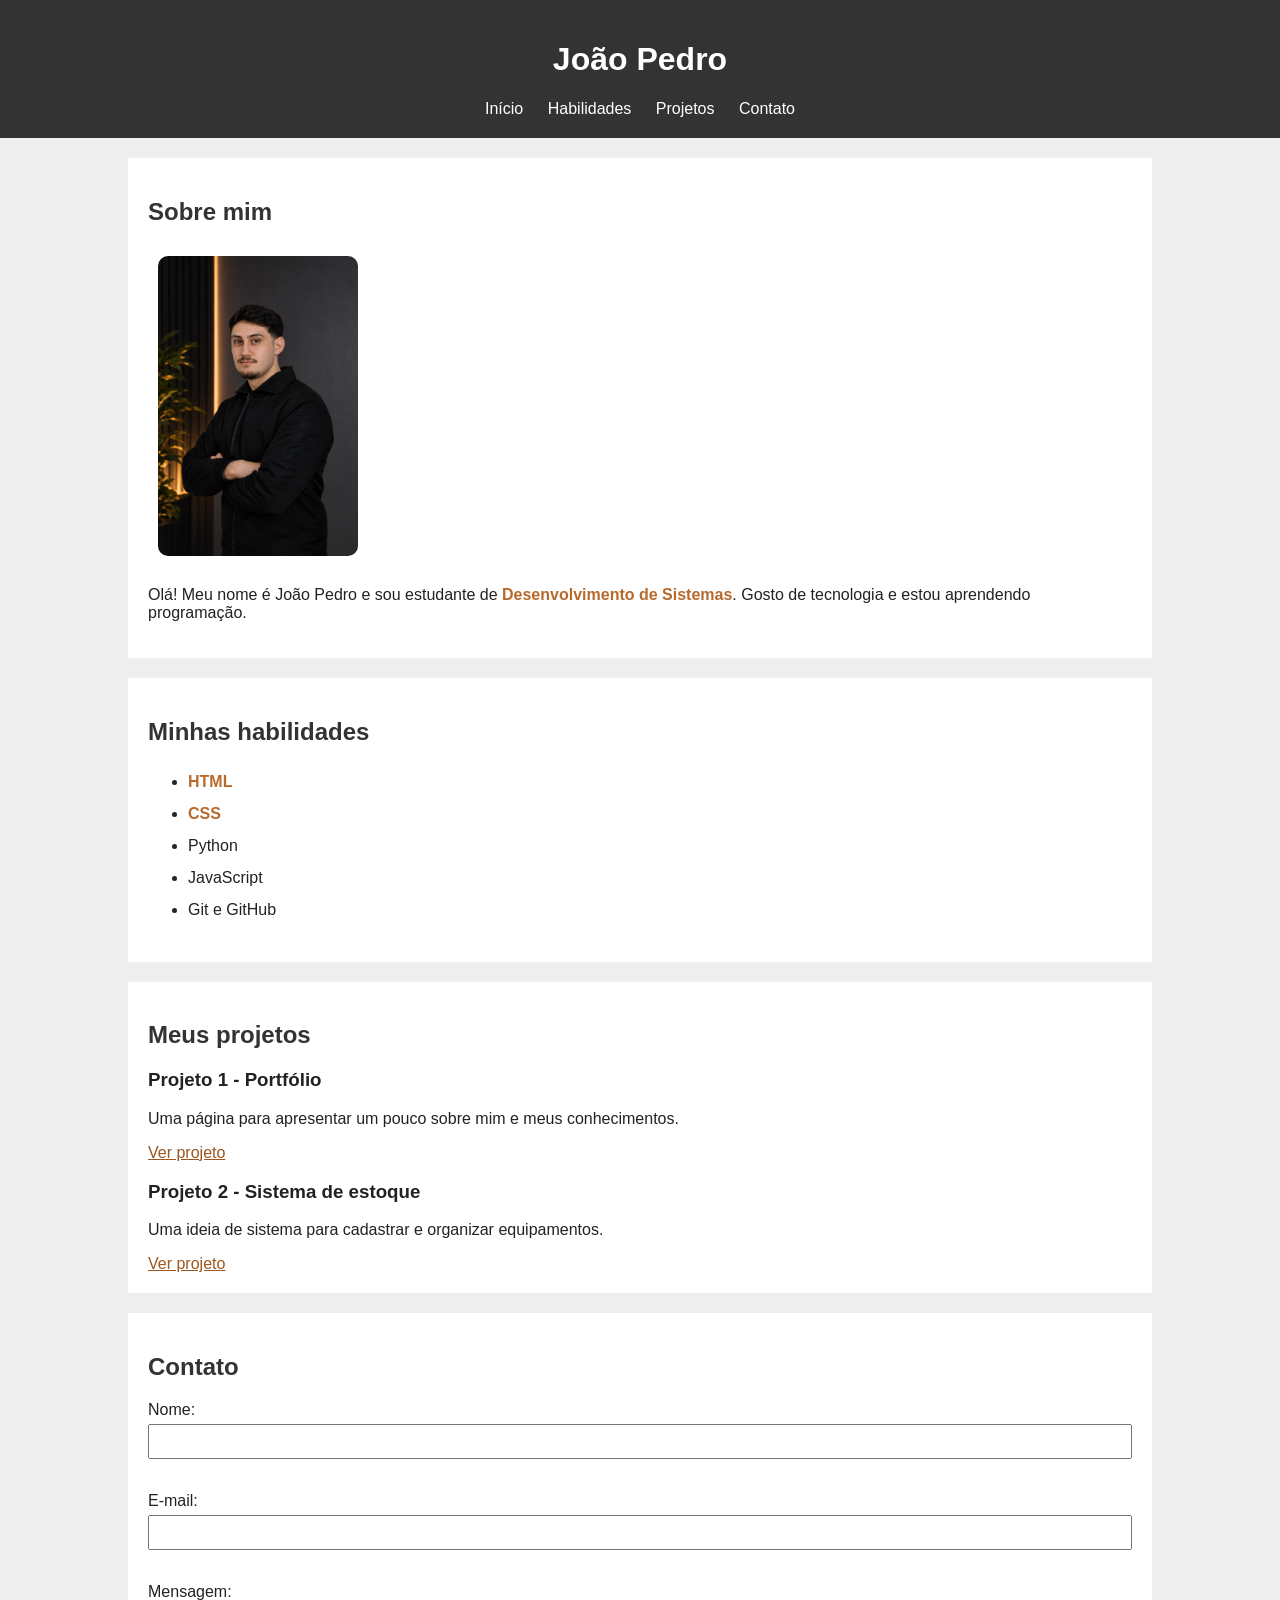
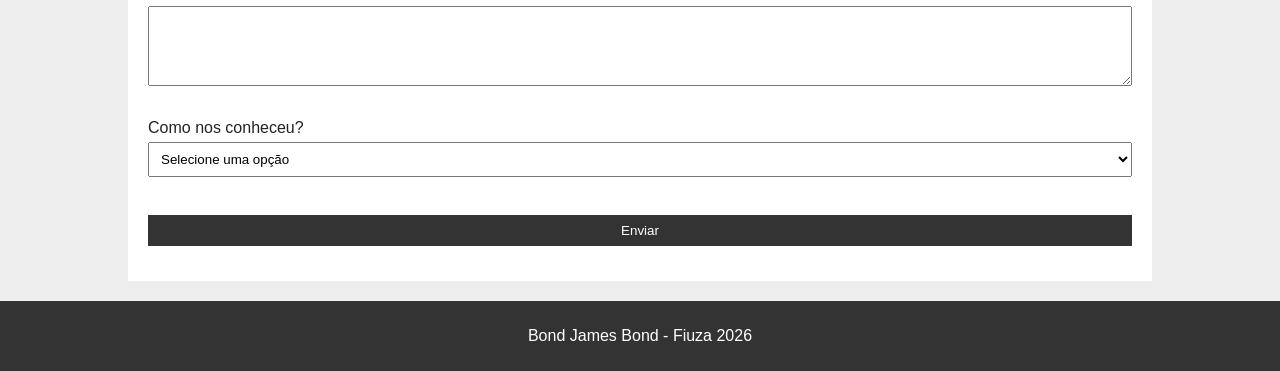
==== index.html @ c513b5c5 "Adiciona projeto de portfolio" ====
<!DOCTYPE html>
<html lang="pt-BR">

<head>
    <meta charset="UTF-8">
    <title>Meu Portfólio</title>
    <link rel="stylesheet" href="style.css">
</head>

<body>

    <header>
        <h1>João Pedro</h1>

        <nav>
            <a href="#inicio">Início</a>
            <a href="#habilidades">Habilidades</a>
            <a href="#projetos">Projetos</a>
            <a href="#contato">Contato</a>
        </nav>
    </header>

    <main>

        <!-- Seção de introdução -->
        <section id="inicio">
            <div>
                <h2>Sobre mim</h2>

                <img src="O fiuza/foto-perfil.png" alt="Joao Pedro Fiuza" width="200">

                <p>
                    Olá! Meu nome é João Pedro e sou estudante de
                    <span>Desenvolvimento de Sistemas</span>.
                    Gosto de tecnologia e estou aprendendo programação.
                </p>
            </div>
        </section>

        <!-- Seção de habilidades -->
        <section id="habilidades">
            <h2>Minhas habilidades</h2>

            <ul>
                <li><span>HTML</span></li>
                <li><span>CSS</span></li>
                <li>Python</li>
                <li>JavaScript</li>
                <li>Git e GitHub</li>
            </ul>
        </section>

        <!-- Seção de projetos -->
        <section id="projetos">
            <h2>Meus projetos</h2>

            <div>
                <h3>Projeto 1 - Portfólio</h3>
                <p>
                    Uma página para apresentar um pouco sobre mim
                    e meus conhecimentos.
                </p>
                <a href="#inicio">Ver projeto</a>
            </div>

            <div>
                <h3>Projeto 2 - Sistema de estoque</h3>
                <p>
                    Uma ideia de sistema para cadastrar e organizar
                    equipamentos.
                </p>
                <a href="https://github.com/" target="_blank">Ver projeto</a>
            </div>
        </section>

        <!-- Seção de contato -->
        <section id="contato">
            <h2>Contato</h2>

            <form action="#" method="post">

                <label for="nome">Nome:</label>
                <input type="text" id="nome" name="nome" required>

                <br>

                <label for="email">E-mail:</label>
                <input type="email" id="email" name="email" required>

                <br>

                <label for="mensagem">Mensagem:</label>
                <textarea id="mensagem" name="mensagem" required></textarea>

                <br>

                <label for="origem">Como nos conheceu?</label>

                <select id="origem" name="origem" required>
                    <option value="">Selecione uma opção</option>
                    <option value="internet">Internet</option>
                    <option value="amigos">Amigos</option>
                    <option value="redes-sociais">Redes sociais</option>
                </select>

                <br>

                <input type="submit" value="Enviar">

            </form>
        </section>

    </main>

    <footer>
        <p>Bond James Bond - Fiuza 2026</p>
    </footer>

</body>

</html>
---- style.css ----
body {
    font-family: Arial, sans-serif;
    background-color: #eeeeee;
    color: #222222;
    margin: 0;
}

img {
    border-radius: 10px;
    margin: 10px;
}

header {
    background-color: #333333;
    color: white;
    text-align: center;
    padding: 20px;
}

nav a {
    color: white;
    margin: 10px;
    text-decoration: none;
}

main {
    width: 80%;
    margin: 20px auto;
}

section {
    background-color: white;
    padding: 20px;
    margin-bottom: 20px;
}

h2 {
    color: #333333;
}

span {
    color: #b66a2c;
    font-weight: bold;
}

a {
    color: #9b571f;
}

input, textarea, select {
    display: block;
    margin-top: 5px;
    margin-bottom: 15px;
    padding: 8px;
    width: 100%;
    box-sizing: border-box;
}

textarea {
    height: 80px;
}

input[type="submit"] {
    background-color: #333333;
    color: white;
    border: none;
    cursor: pointer;
}

footer {
    background-color: #333333;
    color: white;
    text-align: center;
    padding: 10px;
}

ul {
    line-height: 2;
}

nav a:hover {
    color: #b66a2c;
}
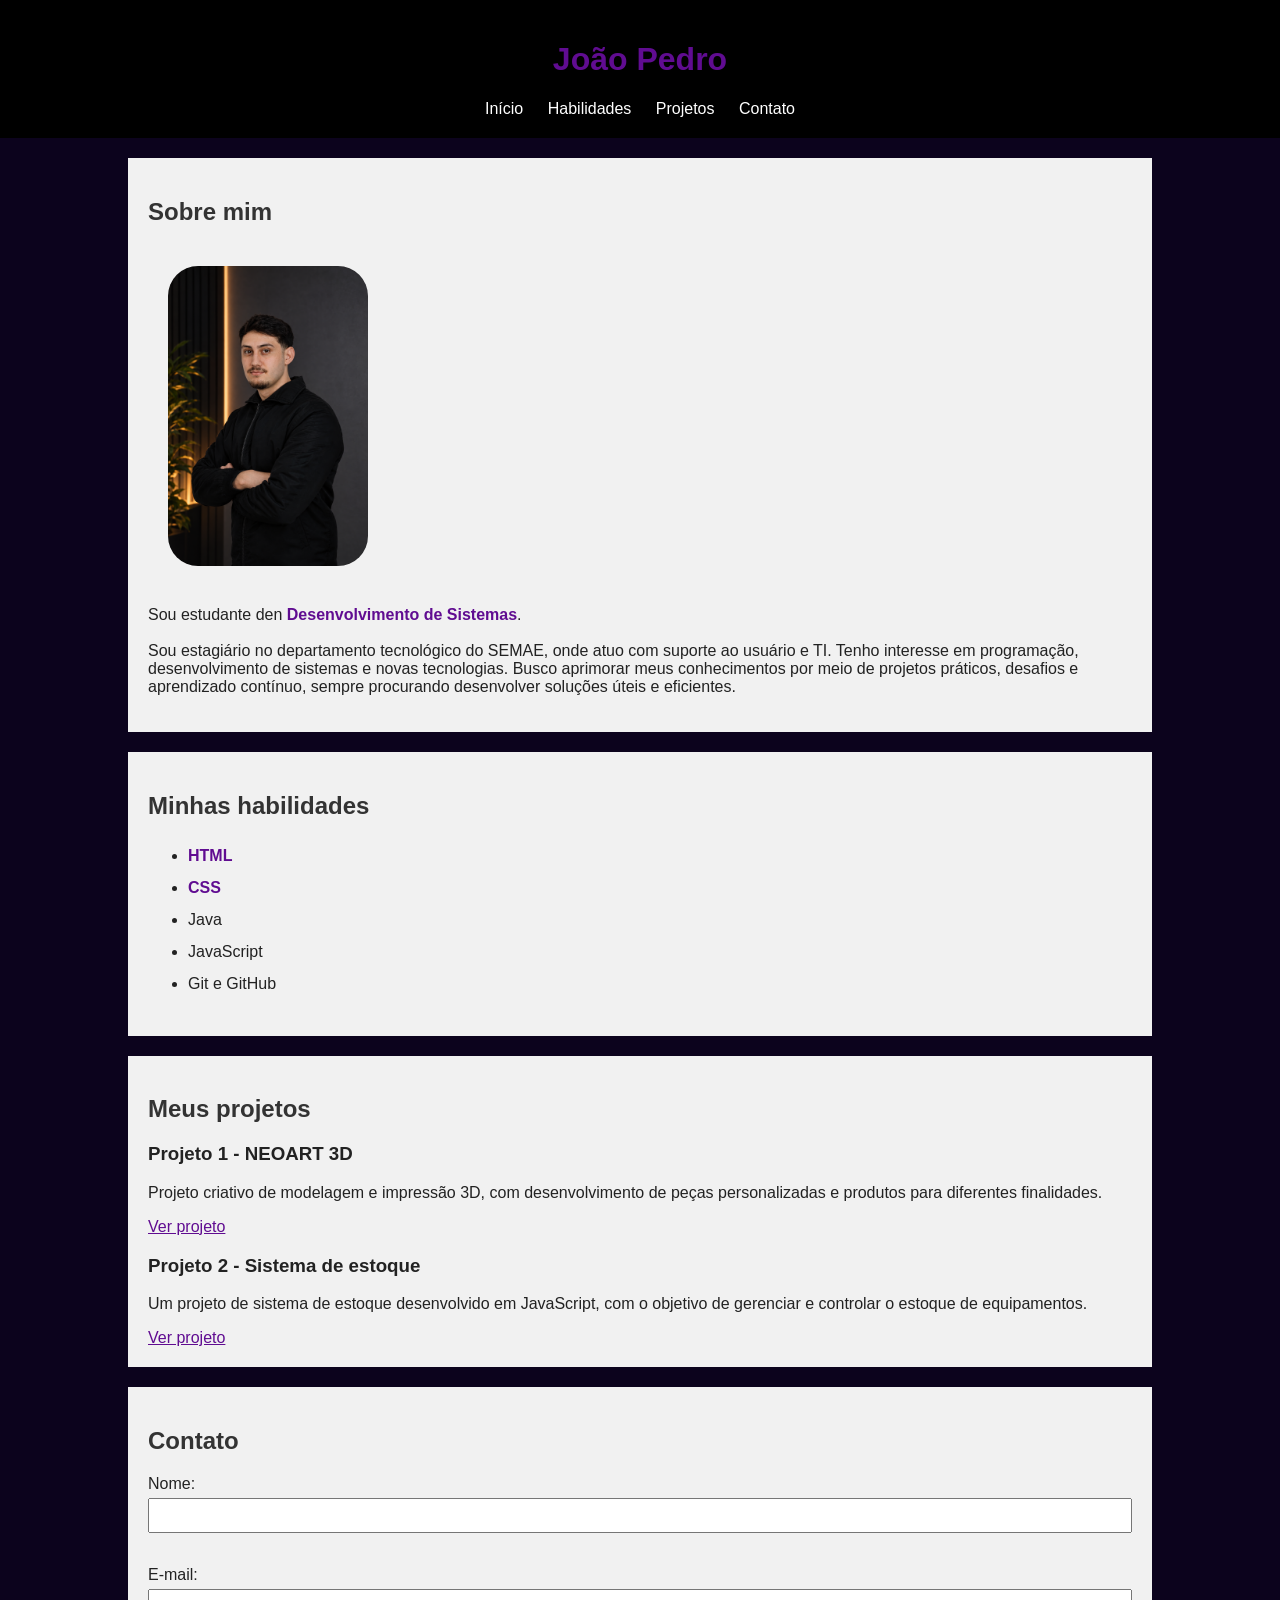
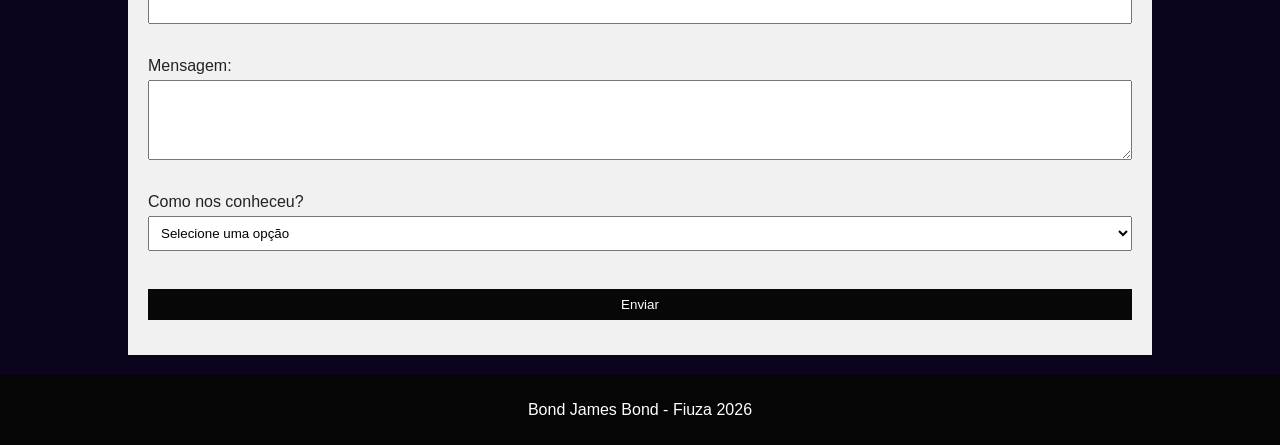
==== commit 3c843ced: "Atualiza portfólio HTML e CSS" ====
--- a/index.html
+++ b/index.html
@@ -22,7 +22,6 @@
 
     <main>
 
-        <!-- Seção de introdução -->
         <section id="inicio">
             <div>
                 <h2>Sobre mim</h2>
@@ -30,50 +29,41 @@
                 <img src="O fiuza/foto-perfil.png" alt="Joao Pedro Fiuza" width="200">
 
                 <p>
-                    Olá! Meu nome é João Pedro e sou estudante de
-                    <span>Desenvolvimento de Sistemas</span>.
-                    Gosto de tecnologia e estou aprendendo programação.
+                    Sou estudante den <span>Desenvolvimento de Sistemas</span>. <br><br> Sou estagiário no departamento tecnológico do SEMAE, onde atuo com suporte ao usuário e TI. Tenho interesse em programação, desenvolvimento de sistemas e novas tecnologias. Busco aprimorar meus conhecimentos por meio de projetos práticos, desafios e aprendizado contínuo, sempre procurando desenvolver soluções úteis e eficientes.
                 </p>
             </div>
         </section>
-
-        <!-- Seção de habilidades -->
         <section id="habilidades">
             <h2>Minhas habilidades</h2>
 
             <ul>
                 <li><span>HTML</span></li>
                 <li><span>CSS</span></li>
-                <li>Python</li>
+                <li>Java</li>
                 <li>JavaScript</li>
                 <li>Git e GitHub</li>
             </ul>
         </section>
-
-        <!-- Seção de projetos -->
         <section id="projetos">
             <h2>Meus projetos</h2>
 
             <div>
-                <h3>Projeto 1 - Portfólio</h3>
+                <h3>Projeto 1 - NEOART 3D </h3>
                 <p>
-                    Uma página para apresentar um pouco sobre mim
-                    e meus conhecimentos.
+                   Projeto criativo de modelagem e impressão 3D, com desenvolvimento de peças personalizadas e produtos para diferentes finalidades.
                 </p>
-                <a href="#inicio">Ver projeto</a>
+                <a href="https://www.instagram.com/neoart3d/">Ver projeto</a>
             </div>
 
             <div>
                 <h3>Projeto 2 - Sistema de estoque</h3>
                 <p>
-                    Uma ideia de sistema para cadastrar e organizar
+                    Um projeto de sistema de estoque desenvolvido em JavaScript, com o objetivo de gerenciar e controlar o estoque de
                     equipamentos.
                 </p>
-                <a href="https://github.com/" target="_blank">Ver projeto</a>
+                <a href="https://github.com/JoaoPedroFiuza/EstoqueDEMT" target="_blank">Ver projeto</a>
             </div>
         </section>
-
-        <!-- Seção de contato -->
         <section id="contato">
             <h2>Contato</h2>
 
--- a/style.css
+++ b/style.css
@@ -1,18 +1,18 @@
 body {
     font-family: Arial, sans-serif;
-    background-color: #eeeeee;
+    background-color: #0c031d;
     color: #222222;
     margin: 0;
 }
 
 img {
-    border-radius: 10px;
-    margin: 10px;
+    border-radius: 30px;
+    margin: 20px;
 }
 
 header {
-    background-color: #333333;
-    color: white;
+    background-color: #000000;
+    color: #600c91;
     text-align: center;
     padding: 20px;
 }
@@ -29,7 +29,7 @@
 }
 
 section {
-    background-color: white;
+    background-color: rgb(241, 241, 241);
     padding: 20px;
     margin-bottom: 20px;
 }
@@ -39,12 +39,12 @@
 }
 
 span {
-    color: #b66a2c;
+    color: #600c91  ;
     font-weight: bold;
 }
 
 a {
-    color: #9b571f;
+    color: #600c91;
 }
 
 input, textarea, select {
@@ -61,14 +61,14 @@
 }
 
 input[type="submit"] {
-    background-color: #333333;
+    background-color: #070707;
     color: white;
     border: none;
     cursor: pointer;
 }
 
 footer {
-    background-color: #333333;
+    background-color: #050505;
     color: white;
     text-align: center;
     padding: 10px;
@@ -79,5 +79,5 @@
 }
 
 nav a:hover {
-    color: #b66a2c;
+    color: #6101fa;
 }
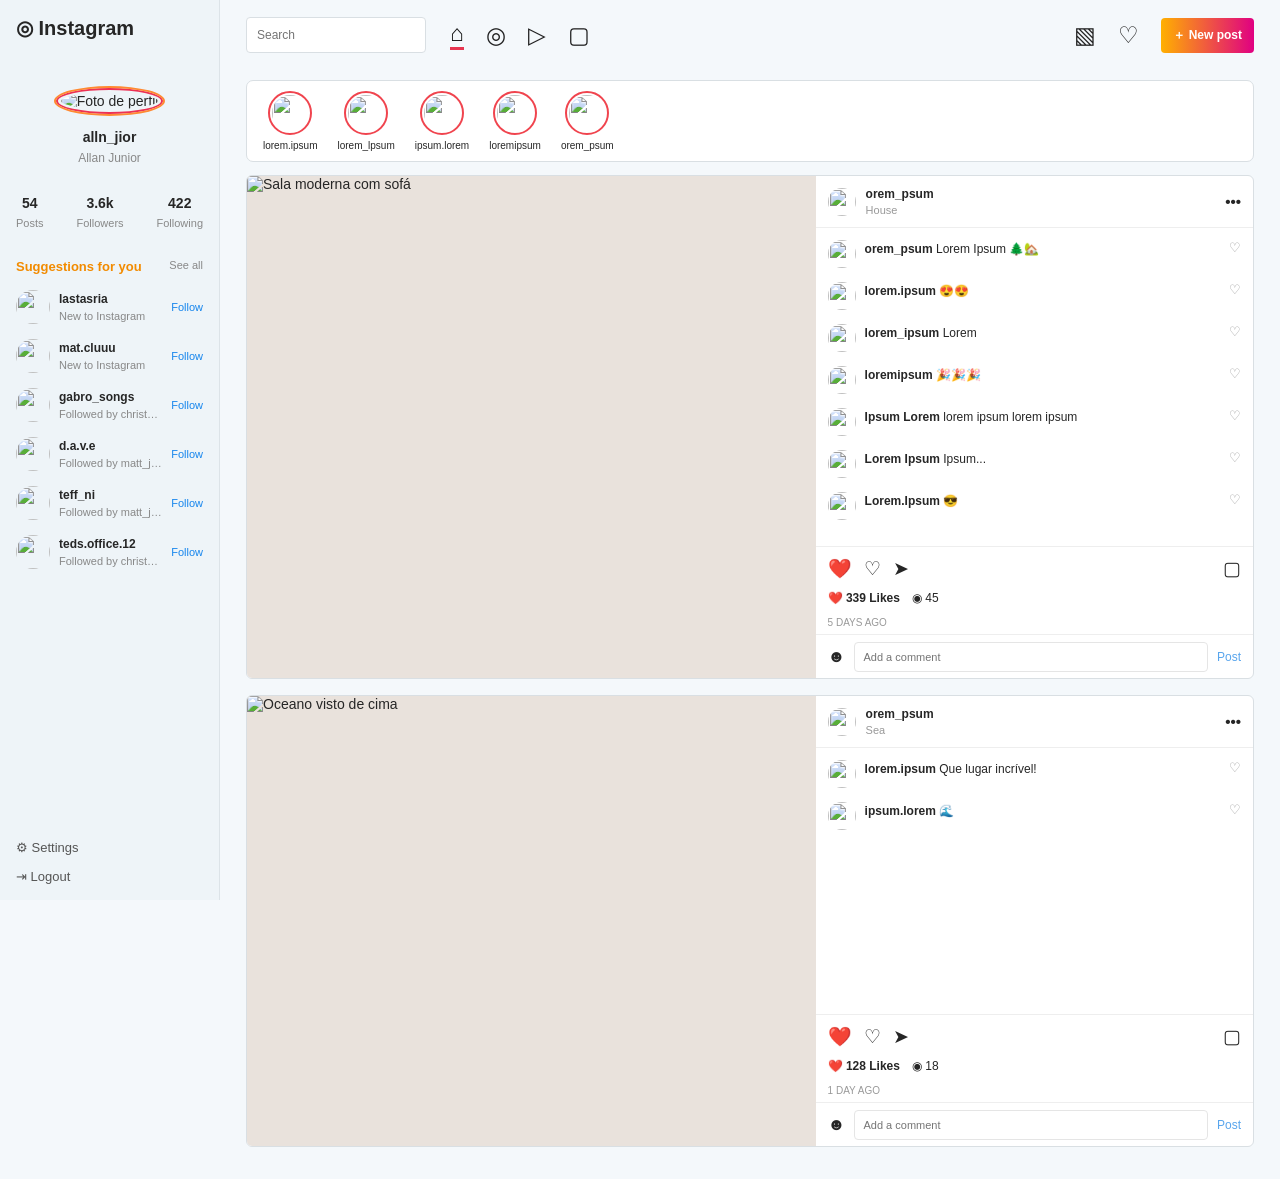
==== commit 21040e2d: "Instagram" ====
--- a/index.html
+++ b/index.html
@@ -1,111 +1,150 @@
 <!DOCTYPE html>
 <html lang="pt-BR">
-
 <head>
     <meta charset="UTF-8">
-    <title>Meu Portfólio</title>
+    <meta name="viewport" content="width=device-width, initial-scale=1.0">
+    <title>Instagram - Página Inicial</title>
     <link rel="stylesheet" href="style.css">
 </head>
-
 <body>
 
-    <header>
-        <h1>João Pedro</h1>
+    <aside class="sidebar">
+        <h2 class="logo">◎ Instagram</h2>
 
-        <nav>
-            <a href="#inicio">Início</a>
-            <a href="#habilidades">Habilidades</a>
-            <a href="#projetos">Projetos</a>
-            <a href="#contato">Contato</a>
-        </nav>
-    </header>
+        <div class="profile">
+            <img src="https://images.unsplash.com/photo-1500648767791-00dcc994a43e?w=200" alt="Foto de perfil">
+            <h3>alln_jior</h3>
+            <p>Allan Junior</p>
+        </div>
 
-    <main>
+        <div class="profile-stats">
+            <div><strong>54</strong><span>Posts</span></div>
+            <div><strong>3.6k</strong><span>Followers</span></div>
+            <div><strong>422</strong><span>Following</span></div>
+        </div>
 
-        <section id="inicio">
-            <div>
-                <h2>Sobre mim</h2>
+        <section class="suggestions">
+            <div class="suggestion-title">
+                <strong>Suggestions for you</strong>
+                <a href="#">See all</a>
+            </div>
 
-                <img src="O fiuza/foto-perfil.png" alt="Joao Pedro Fiuza" width="200">
-
-                <p>
-                    Sou estudante den <span>Desenvolvimento de Sistemas</span>. <br><br> Sou estagiário no departamento tecnológico do SEMAE, onde atuo com suporte ao usuário e TI. Tenho interesse em programação, desenvolvimento de sistemas e novas tecnologias. Busco aprimorar meus conhecimentos por meio de projetos práticos, desafios e aprendizado contínuo, sempre procurando desenvolver soluções úteis e eficientes.
-                </p>
+            <div class="suggestion">
+                <img src="https://images.unsplash.com/photo-1534528741775-53994a69daeb?w=100" alt="">
+                <div><strong>lastasria</strong><span>New to Instagram</span></div>
+                <a href="#">Follow</a>
+            </div>
+            <div class="suggestion">
+                <img src="https://images.unsplash.com/photo-1506794778202-cad84cf45f1d?w=100" alt="">
+                <div><strong>mat.cluuu</strong><span>New to Instagram</span></div>
+                <a href="#">Follow</a>
+            </div>
+            <div class="suggestion">
+                <img src="https://images.unsplash.com/photo-1507003211169-0a1dd7228f2d?w=100" alt="">
+                <div><strong>gabro_songs</strong><span>Followed by christ_narv...</span></div>
+                <a href="#">Follow</a>
+            </div>
+            <div class="suggestion">
+                <img src="https://images.unsplash.com/photo-1524504388940-b1c1722653e1?w=100" alt="">
+                <div><strong>d.a.v.e</strong><span>Followed by matt_janel...</span></div>
+                <a href="#">Follow</a>
+            </div>
+            <div class="suggestion">
+                <img src="https://images.unsplash.com/photo-1506794778202-cad84cf45f1d?w=100" alt="">
+                <div><strong>teff_ni</strong><span>Followed by matt_janel...</span></div>
+                <a href="#">Follow</a>
+            </div>
+            <div class="suggestion">
+                <img src="https://images.unsplash.com/photo-1535713875002-d1d0cf377fde?w=100" alt="">
+                <div><strong>teds.office.12</strong><span>Followed by christ_narv...</span></div>
+                <a href="#">Follow</a>
             </div>
         </section>
-        <section id="habilidades">
-            <h2>Minhas habilidades</h2>
 
-            <ul>
-                <li><span>HTML</span></li>
-                <li><span>CSS</span></li>
-                <li>Java</li>
-                <li>JavaScript</li>
-                <li>Git e GitHub</li>
-            </ul>
-        </section>
-        <section id="projetos">
-            <h2>Meus projetos</h2>
+        <div class="sidebar-bottom">
+            <a href="#">⚙ Settings</a>
+            <a href="#">⇥ Logout</a>
+        </div>
+    </aside>
 
-            <div>
-                <h3>Projeto 1 - NEOART 3D </h3>
-                <p>
-                   Projeto criativo de modelagem e impressão 3D, com desenvolvimento de peças personalizadas e produtos para diferentes finalidades.
-                </p>
-                <a href="https://www.instagram.com/neoart3d/">Ver projeto</a>
+    <main class="main-content">
+        <header class="topbar">
+            <input type="search" placeholder="Search">
+            <nav class="main-nav">
+                <a href="#" aria-label="Início">⌂</a>
+                <a href="#" aria-label="Explorar">◎</a>
+                <a href="#" aria-label="Vídeos">▷</a>
+                <a href="#" aria-label="Loja">▢</a>
+            </nav>
+            <div class="top-actions">
+                <a href="#" aria-label="Mensagens">▧</a>
+                <a href="#" aria-label="Notificações">♡</a>
+                <button>＋ New post</button>
             </div>
+        </header>
 
-            <div>
-                <h3>Projeto 2 - Sistema de estoque</h3>
-                <p>
-                    Um projeto de sistema de estoque desenvolvido em JavaScript, com o objetivo de gerenciar e controlar o estoque de
-                    equipamentos.
-                </p>
-                <a href="https://github.com/JoaoPedroFiuza/EstoqueDEMT" target="_blank">Ver projeto</a>
-            </div>
-        </section>
-        <section id="contato">
-            <h2>Contato</h2>
-
-            <form action="#" method="post">
-
-                <label for="nome">Nome:</label>
-                <input type="text" id="nome" name="nome" required>
-
-                <br>
-
-                <label for="email">E-mail:</label>
-                <input type="email" id="email" name="email" required>
-
-                <br>
-
-                <label for="mensagem">Mensagem:</label>
-                <textarea id="mensagem" name="mensagem" required></textarea>
-
-                <br>
-
-                <label for="origem">Como nos conheceu?</label>
-
-                <select id="origem" name="origem" required>
-                    <option value="">Selecione uma opção</option>
-                    <option value="internet">Internet</option>
-                    <option value="amigos">Amigos</option>
-                    <option value="redes-sociais">Redes sociais</option>
-                </select>
-
-                <br>
-
-                <input type="submit" value="Enviar">
-
-            </form>
+        <section class="stories">
+            <div class="story"><img src="https://images.unsplash.com/photo-1500530855697-b586d89ba3ee?w=100" alt=""><span>lorem.ipsum</span></div>
+            <div class="story"><img src="https://images.unsplash.com/photo-1511497584788-876760111969?w=100" alt=""><span>lorem_lpsum</span></div>
+            <div class="story"><img src="https://images.unsplash.com/photo-1518837695005-2083093ee35b?w=100" alt=""><span>ipsum.lorem</span></div>
+            <div class="story"><img src="https://images.unsplash.com/photo-1500534623283-312aade485b7?w=100" alt=""><span>loremipsum</span></div>
+            <div class="story"><img src="https://images.unsplash.com/photo-1501785888041-af3ef285b470?w=100" alt=""><span>orem_psum</span></div>
         </section>
 
+        <section class="feed">
+            <article class="post">
+                <div class="post-image">
+                    <img src="https://images.unsplash.com/photo-1616486338812-3dadae4b4ace?w=1000" alt="Sala moderna com sofá">
+                </div>
+                <div class="post-details">
+                    <div class="post-header">
+                        <img src="https://images.unsplash.com/photo-1501785888041-af3ef285b470?w=100" alt="">
+                        <div><strong>orem_psum</strong><span>House</span></div>
+                        <b class="dots">•••</b>
+                    </div>
+
+                    <div class="comments">
+                        <div class="comment"><img src="https://images.unsplash.com/photo-1501785888041-af3ef285b470?w=100" alt=""><p><strong>orem_psum</strong> Lorem Ipsum 🌲🏡</p><span>♡</span></div>
+                        <div class="comment"><img src="https://images.unsplash.com/photo-1500530855697-b586d89ba3ee?w=100" alt=""><p><strong>lorem.ipsum</strong> 😍😍</p><span>♡</span></div>
+                        <div class="comment"><img src="https://images.unsplash.com/photo-1518837695005-2083093ee35b?w=100" alt=""><p><strong>lorem_ipsum</strong> Lorem</p><span>♡</span></div>
+                        <div class="comment"><img src="https://images.unsplash.com/photo-1500648767791-00dcc994a43e?w=100" alt=""><p><strong>loremipsum</strong> 🎉🎉🎉</p><span>♡</span></div>
+                        <div class="comment"><img src="https://images.unsplash.com/photo-1511497584788-876760111969?w=100" alt=""><p><strong>Ipsum Lorem</strong> lorem ipsum lorem ipsum</p><span>♡</span></div>
+                        <div class="comment"><img src="https://images.unsplash.com/photo-1534528741775-53994a69daeb?w=100" alt=""><p><strong>Lorem Ipsum</strong> Ipsum...</p><span>♡</span></div>
+                        <div class="comment"><img src="https://images.unsplash.com/photo-1535713875002-d1d0cf377fde?w=100" alt=""><p><strong>Lorem.Ipsum</strong> 😎</p><span>♡</span></div>
+                    </div>
+
+                    <div class="post-reactions">
+                        <div><span>❤️</span> <span>♡</span> <span>➤</span></div>
+                        <span>▢</span>
+                    </div>
+                    <div class="likes"><strong>❤️ 339 Likes</strong>　◉ 45</div>
+                    <p class="post-date">5 DAYS AGO</p>
+                    <div class="add-comment"><span>☻</span><input type="text" placeholder="Add a comment"><button>Post</button></div>
+                </div>
+            </article>
+
+            <article class="post second-post">
+                <div class="post-image">
+                    <img src="https://images.unsplash.com/photo-1518837695005-2083093ee35b?w=1000" alt="Oceano visto de cima">
+                </div>
+                <div class="post-details">
+                    <div class="post-header">
+                        <img src="https://images.unsplash.com/photo-1501785888041-af3ef285b470?w=100" alt="">
+                        <div><strong>orem_psum</strong><span>Sea</span></div>
+                        <b class="dots">•••</b>
+                    </div>
+                    <div class="comments">
+                        <div class="comment"><img src="https://images.unsplash.com/photo-1500648767791-00dcc994a43e?w=100" alt=""><p><strong>lorem.ipsum</strong> Que lugar incrível!</p><span>♡</span></div>
+                        <div class="comment"><img src="https://images.unsplash.com/photo-1534528741775-53994a69daeb?w=100" alt=""><p><strong>ipsum.lorem</strong> 🌊</p><span>♡</span></div>
+                    </div>
+                    <div class="post-reactions"><div><span>❤️</span> <span>♡</span> <span>➤</span></div><span>▢</span></div>
+                    <div class="likes"><strong>❤️ 128 Likes</strong>　◉ 18</div>
+                    <p class="post-date">1 DAY AGO</p>
+                    <div class="add-comment"><span>☻</span><input type="text" placeholder="Add a comment"><button>Post</button></div>
+                </div>
+            </article>
+        </section>
     </main>
 
-    <footer>
-        <p>Bond James Bond - Fiuza 2026</p>
-    </footer>
-
 </body>
-
-</html>+</html>
--- a/style.css
+++ b/style.css
@@ -1,83 +1,525 @@
+    * {
+    margin: 0;
+    padding: 0;
+    box-sizing: border-box;
+}
+
 body {
-    font-family: Arial, sans-serif;
-    background-color: #0c031d;
-    color: #222222;
-    margin: 0;
-}
-
-img {
-    border-radius: 30px;
-    margin: 20px;
-}
-
-header {
-    background-color: #000000;
-    color: #600c91;
+    font-family: Arial, Helvetica, sans-serif;
+    background-color: #f4f8fb;
+    color: #262626;
+    font-size: 14px;
+}
+
+/* BARRA LATERAL */
+.sidebar {
+    width: 220px;
+    height: 100vh;
+    background-color: #eef4f8;
+    border-right: 1px solid #dce3e8;
+    position: fixed;
+    left: 0;
+    top: 0;
+    padding: 16px;
+}
+
+.logo {
+    font-size: 20px;
+    margin-bottom: 48px;
+}
+
+.profile {
     text-align: center;
-    padding: 20px;
-}
-
-nav a {
+}
+
+.profile > img {
+    width: 76px;
+    height: 76px;
+    border: 2px solid #ed3154;
+    outline: 2px solid #ff8a32;
+    border-radius: 50%;
+    padding: 3px;
+    object-fit: cover;
+}
+
+.profile h3 {
+    margin-top: 15px;
+    font-size: 14px;
+}
+
+.profile p {
+    color: #888;
+    margin-top: 6px;
+    font-size: 12px;
+}
+
+.profile-stats {
+    display: flex;
+    justify-content: space-between;
+    text-align: center;
+    margin: 30px 0;
+}
+
+.profile-stats div {
+    display: flex;
+    flex-direction: column;
+    gap: 6px;
+}
+
+.profile-stats strong {
+    font-size: 14px;
+}
+
+.profile-stats span,
+.suggestion span {
+    color: #888;
+    font-size: 11px;
+}
+
+.suggestion-title {
+    display: flex;
+    justify-content: space-between;
+    color: #f28b00;
+    margin-bottom: 16px;
+    font-size: 13px;
+}
+
+.suggestion-title a {
+    color: #888;
+    text-decoration: none;
+    font-size: 11px;
+}
+
+.suggestion {
+    display: flex;
+    align-items: center;
+    gap: 9px;
+    margin-bottom: 15px;
+    min-width: 0;
+}
+
+.suggestion img {
+    width: 34px;
+    height: 34px;
+    border-radius: 50%;
+    object-fit: cover;
+}
+
+.suggestion div {
+    display: flex;
+    flex-direction: column;
+    gap: 4px;
+    flex: 1;
+    min-width: 0;
+}
+
+.suggestion div strong,
+.suggestion div span {
+    overflow: hidden;
+    white-space: nowrap;
+    text-overflow: ellipsis;
+}
+
+.suggestion div strong {
+    font-size: 12px;
+}
+
+.suggestion > a {
+    color: #1685ed;
+    text-decoration: none;
+    font-size: 11px;
+}
+
+.sidebar-bottom {
+    position: absolute;
+    bottom: 16px;
+    left: 16px;
+    display: flex;
+    flex-direction: column;
+    gap: 14px;
+}
+
+.sidebar-bottom a {
+    color: #555;
+    text-decoration: none;
+    font-size: 13px;
+}
+
+/* CONTEÚDO PRINCIPAL */
+.main-content {
+    width: calc(100% - 220px);
+    min-height: 100vh;
+    margin-left: 220px;
+    padding: 0 26px 32px;
+}
+
+.topbar {
+    height: 70px;
+    display: flex;
+    align-items: center;
+    gap: 24px;
+}
+
+.topbar input {
+    width: 180px;
+    padding: 10px;
+    border: 1px solid #d9dfe3;
+    border-radius: 4px;
+    background-color: #fff;
+    font-size: 12px;
+}
+
+.main-nav,
+.top-actions {
+    display: flex;
+    align-items: center;
+    gap: 22px;
+}
+
+.main-nav a,
+.top-actions a {
+    color: #222;
+    text-decoration: none;
+    font-size: 23px;
+}
+
+.main-nav a:first-child {
+    color: #111;
+    border-bottom: 3px solid #e73550;
+}
+
+.top-actions {
+    margin-left: auto;
+}
+
+.top-actions button {
+    border: none;
+    background: linear-gradient(90deg, #ffb000, #e00082);
     color: white;
-    margin: 10px;
-    text-decoration: none;
-}
-
-main {
-    width: 80%;
-    margin: 20px auto;
-}
-
-section {
-    background-color: rgb(241, 241, 241);
-    padding: 20px;
-    margin-bottom: 20px;
-}
-
-h2 {
-    color: #333333;
-}
-
-span {
-    color: #600c91  ;
+    padding: 9px 12px;
+    border-radius: 4px;
+    cursor: pointer;
+    font-size: 12px;
     font-weight: bold;
 }
 
-a {
-    color: #600c91;
-}
-
-input, textarea, select {
+/* STORIES */
+.stories {
+    height: 82px;
+    width: 100%;
+    background-color: white;
+    border: 1px solid #d9dfe3;
+    border-radius: 7px;
+    display: flex;
+    align-items: center;
+    gap: 20px;
+    padding: 12px 16px;
+    margin: 10px 0 13px;
+}
+
+.story {
+    display: flex;
+    flex-direction: column;
+    align-items: center;
+    gap: 5px;
+    font-size: 10px;
+}
+
+.story img {
+    width: 44px;
+    height: 44px;
+    border-radius: 50%;
+    padding: 2px;
+    border: 2px solid #f0444e;
+    object-fit: cover;
+}
+
+/* PUBLICAÇÕES */
+.feed {
+    display: flex;
+    flex-direction: column;
+    gap: 16px;
+    margin-top: 12px;
+    width: 100%;
+}
+
+.post {
+    display: grid;
+    grid-template-columns: minmax(0, 1.3fr) minmax(270px, 1fr);
+    width: 100%;
+    min-height: 450px;
+    background-color: white;
+    border: 1px solid #d9dfe3;
+    border-radius: 6px;
+    overflow: hidden;
+}
+
+.post-image {
+    min-height: 450px;
+    background-color: #e9e2dc;
+}
+
+.post-image img {
+    width: 100%;
+    height: 100%;
+    min-height: 450px;
     display: block;
-    margin-top: 5px;
-    margin-bottom: 15px;
+    object-fit: cover;
+}
+
+.post-details {
+    display: flex;
+    flex-direction: column;
+    min-width: 0;
+}
+
+.post-header {
+    height: 52px;
+    display: flex;
+    align-items: center;
+    gap: 10px;
+    padding: 8px 12px;
+    border-bottom: 1px solid #eee;
+}
+
+.post-header img,
+.comment img {
+    width: 28px;
+    height: 28px;
+    border-radius: 50%;
+    object-fit: cover;
+}
+
+.post-header div {
+    display: flex;
+    flex-direction: column;
+    gap: 3px;
+    font-size: 12px;
+}
+
+.post-header div span {
+    color: #999;
+    font-size: 11px;
+}
+
+.dots {
+    margin-left: auto;
+    font-size: 15px;
+}
+
+.comments {
+    padding: 12px;
+    flex: 1;
+}
+
+.comment {
+    display: flex;
+    align-items: flex-start;
+    gap: 9px;
+    margin-bottom: 14px;
+    font-size: 12px;
+}
+
+.comment img {
+    flex-shrink: 0;
+}
+
+.comment p {
+    line-height: 1.5;
+    flex: 1;
+}
+
+.comment p strong {
+    font-size: 12px;
+}
+
+.comment span {
+    color: #999;
+    font-size: 13px;
+}
+
+.post-reactions {
+    display: flex;
+    justify-content: space-between;
+    padding: 10px 12px 6px;
+    border-top: 1px solid #eee;
+    font-size: 19px;
+}
+
+.post-reactions div {
+    display: flex;
+    gap: 12px;
+}
+
+.likes {
+    padding: 4px 12px;
+    font-size: 12px;
+}
+
+.post-date {
+    padding: 6px 12px;
+    color: #999;
+    font-size: 10px;
+}
+
+.add-comment {
+    height: 44px;
+    display: flex;
+    align-items: center;
+    gap: 9px;
+    padding: 6px 12px;
+    border-top: 1px solid #eee;
+}
+
+.add-comment > span {
+    font-size: 17px;
+}
+
+.add-comment input {
+    flex: 1;
+    min-width: 0;
+    border: 1px solid #e5e5e5;
+    border-radius: 4px;
     padding: 8px;
-    width: 100%;
-    box-sizing: border-box;
-}
-
-textarea {
-    height: 80px;
-}
-
-input[type="submit"] {
-    background-color: #070707;
-    color: white;
+    font-size: 11px;
+}
+
+.add-comment button {
+    color: #58a5ed;
     border: none;
+    background: none;
     cursor: pointer;
-}
-
-footer {
-    background-color: #050505;
-    color: white;
-    text-align: center;
-    padding: 10px;
-}
-
-ul {
-    line-height: 2;
-}
-
-nav a:hover {
-    color: #6101fa;
-}+    font-size: 12px;
+}
+
+.second-post .post-image img {
+    object-position: center;
+}
+
+/* TABLETS */
+@media (max-width: 900px) {
+    .sidebar {
+        width: 180px;
+        padding: 13px;
+    }
+
+    .main-content {
+        width: calc(100% - 180px);
+        margin-left: 180px;
+        padding: 0 16px 25px;
+    }
+
+    .post {
+        grid-template-columns: 1fr;
+    }
+
+    .post-image,
+    .post-image img {
+        min-height: 320px;
+        max-height: 440px;
+    }
+
+    .comments {
+        min-height: 120px;
+    }
+}
+
+/* CELULARES */
+@media (max-width: 600px) {
+    .sidebar {
+        display: none;
+    }
+
+    .main-content {
+        width: 100%;
+        margin-left: 0;
+        padding: 0 10px 20px;
+    }
+
+    .topbar {
+        height: 60px;
+        gap: 9px;
+    }
+
+    .topbar input {
+        width: 100%;
+        max-width: 125px;
+        padding: 8px;
+    }
+
+    .main-nav {
+        gap: 9px;
+    }
+
+    .main-nav a {
+        font-size: 18px;
+    }
+
+    .top-actions {
+        gap: 9px;
+    }
+
+    .top-actions a {
+        font-size: 18px;
+    }
+
+    .top-actions button {
+        font-size: 10px;
+        padding: 8px;
+    }
+
+    .stories {
+        overflow-x: auto;
+        justify-content: flex-start;
+        gap: 18px;
+        height: 82px;
+    }
+
+    .story {
+        flex-shrink: 0;
+    }
+
+    .post {
+        display: flex;
+        flex-direction: column;
+    }
+
+    .post-image,
+    .post-image img {
+        width: 100%;
+        min-height: 280px;
+        max-height: 420px;
+    }
+
+    .post-details {
+        min-height: 250px;
+    }
+
+    .comments {
+        min-height: 110px;
+    }
+}
+
+/* TELAS MUITO PEQUENAS */
+@media (max-width: 380px) {
+    .topbar {
+        gap: 6px;
+    }
+
+    .topbar input {
+        max-width: 100px;
+    }
+
+    .main-nav {
+        gap: 7px;
+    }
+
+    .top-actions {
+        gap: 7px;
+    }
+
+    .top-actions button {
+        font-size: 9px;
+        padding: 7px 5px;
+    }
+}
